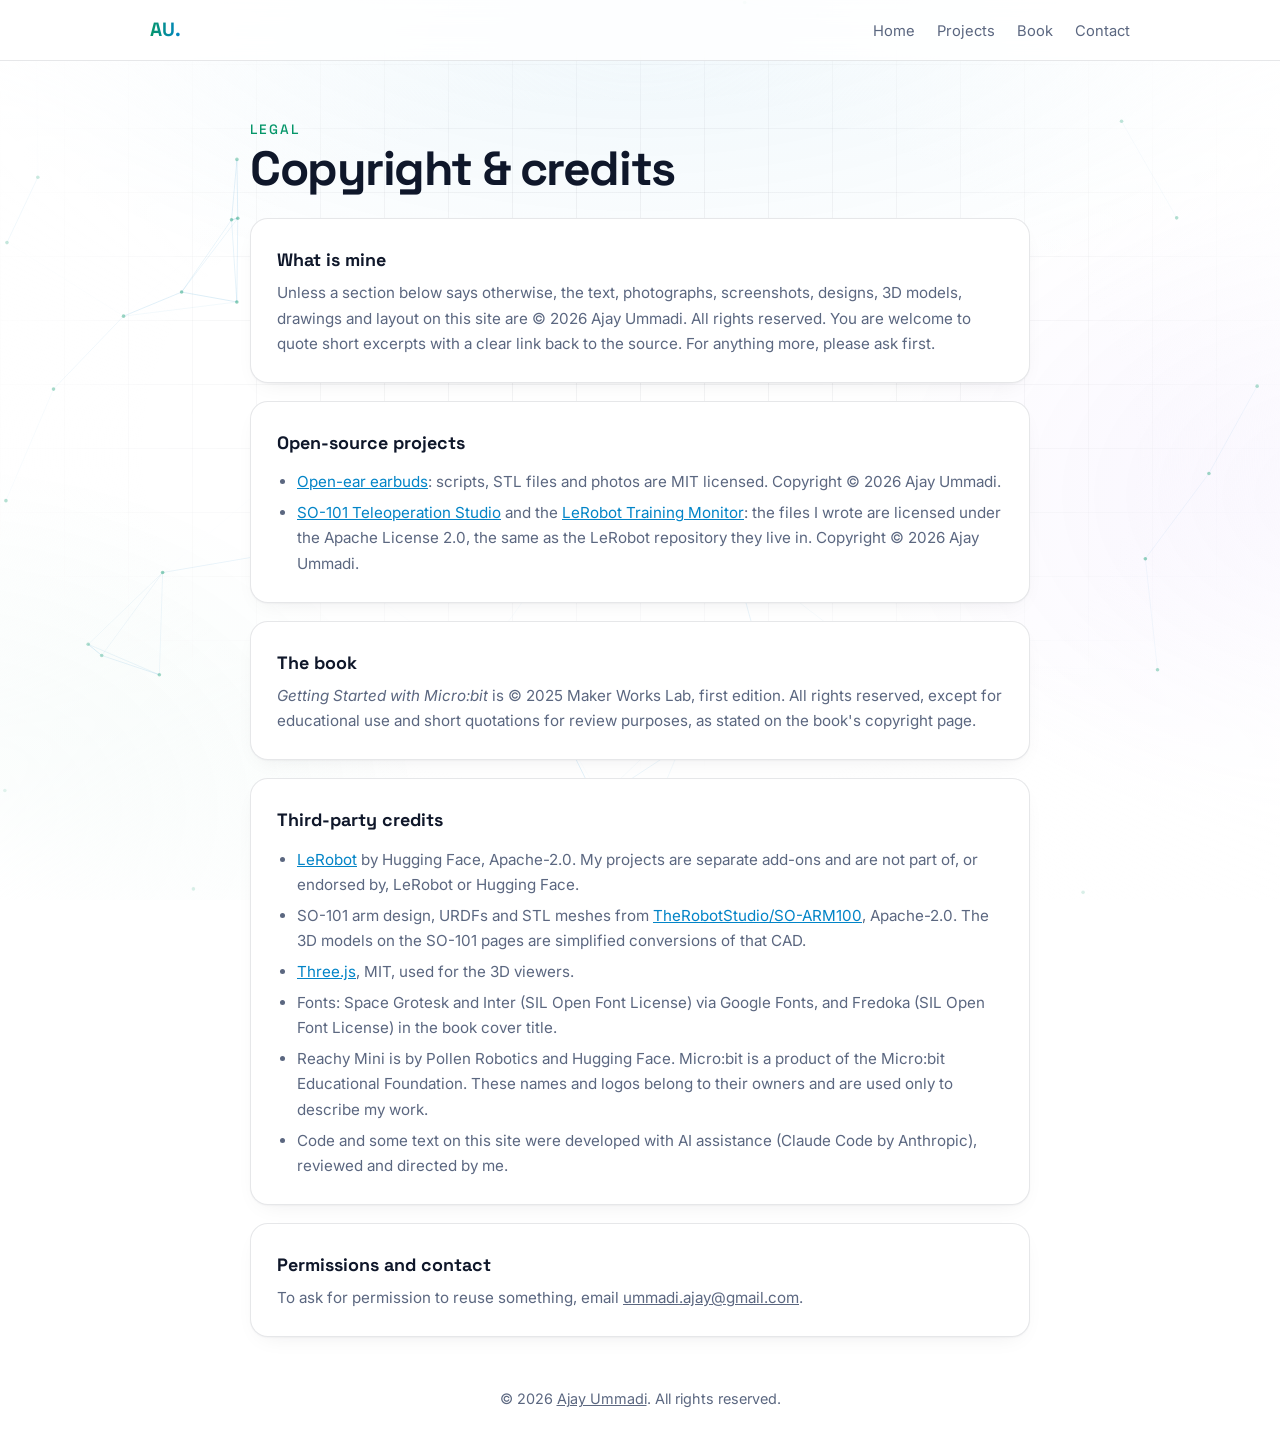
==== copyright/index.html @ 18aee700 "Add copyright notices, credits page and all-rights-reserved footers" ====
<!doctype html>
<html lang="en">
<head>
<meta charset="utf-8">
<meta name="viewport" content="width=device-width, initial-scale=1">
<title>Copyright &amp; credits | Ajay Ummadi</title>
<meta name="description" content="Copyright notice, licenses and third-party credits for the work on Ajay Ummadi's portfolio.">
<meta name="robots" content="index,follow,max-image-preview:large,max-snippet:-1">
<meta name="author" content="Ajay Ummadi"><meta name="copyright" content="© 2026 Ajay Ummadi. All rights reserved.">
<link rel="icon" href="../favicon.svg" type="image/svg+xml"><link rel="icon" href="../favicon-32.png" sizes="32x32" type="image/png"><link rel="shortcut icon" href="../favicon.ico"><link rel="apple-touch-icon" href="../apple-touch-icon.png">
<link rel="canonical" href="https://makerworkslab.in/ajayummadi/copyright/">






<meta name="theme-color" content="#ffffff">
<script type="application/ld+json">
{
 "@context": "https://schema.org",
 "@type": "WebPage",
 "name": "Copyright & credits",
 "url": "https://makerworkslab.in/ajayummadi/copyright/",
 "isPartOf": {
  "@id": "https://makerworkslab.in/ajayummadi/#website"
 },
 "copyrightHolder": {
  "@id": "https://makerworkslab.in/ajayummadi/#person"
 },
 "copyrightYear": 2026
}
</script>
<link rel="preconnect" href="https://fonts.googleapis.com">
<link href="https://fonts.googleapis.com/css2?family=Space+Grotesk:wght@400;500;700&family=Inter:wght@400;500;600&display=swap" rel="stylesheet">
<link rel="stylesheet" href="../style.css">
</head>
<body>
<div class="bg"><i></i><i></i><i></i></div>
<nav aria-label="Main"><div class="wrap"><a class="logo" href="../" style="text-decoration:none">AU.</a>
<ul><li><a href="../">Home</a></li><li><a href="../#projects">Projects</a></li><li><a href="../#book">Book</a></li><li><a href="../#contact">Contact</a></li></ul></div></nav>
<main><section style="padding-top:60px"><div class="wrap" style="max-width:820px">
<p class="eyebrow">Legal</p><h1 style="font-size:clamp(2rem,5vw,3rem);letter-spacing:-.03em;margin:6px 0 24px">Copyright &amp; credits</h1>
<div class="card" style="margin-bottom:18px"><h3>What is mine</h3><p>Unless a section below says otherwise, the text, photographs, screenshots, designs, 3D models, drawings and layout on this site are &copy; 2026 Ajay Ummadi. All rights reserved. You are welcome to quote short excerpts with a clear link back to the source. For anything more, please ask first.</p></div>
<div class="card" style="margin-bottom:18px"><h3>Open-source projects</h3><ul class="xp">
<li><a href="https://github.com/ummadi-ajay/open-ear-earbuds" target="_blank" rel="noopener">Open-ear earbuds</a>: scripts, STL files and photos are MIT licensed. Copyright &copy; 2026 Ajay Ummadi.</li>
<li><a href="https://github.com/ummadi-ajay/lerobot/tree/dashboard-and-monitor/dashboard" target="_blank" rel="noopener">SO-101 Teleoperation Studio</a> and the <a href="https://github.com/ummadi-ajay/lerobot/blob/dashboard-and-monitor/train_monitor.py" target="_blank" rel="noopener">LeRobot Training Monitor</a>: the files I wrote are licensed under the Apache License 2.0, the same as the LeRobot repository they live in. Copyright &copy; 2026 Ajay Ummadi.</li></ul></div>
<div class="card" style="margin-bottom:18px"><h3>The book</h3><p><em>Getting Started with Micro:bit</em> is &copy; 2025 Maker Works Lab, first edition. All rights reserved, except for educational use and short quotations for review purposes, as stated on the book's copyright page.</p></div>
<div class="card" style="margin-bottom:18px"><h3>Third-party credits</h3><ul class="xp">
<li><a href="https://github.com/huggingface/lerobot" target="_blank" rel="noopener">LeRobot</a> by Hugging Face, Apache-2.0. My projects are separate add-ons and are not part of, or endorsed by, LeRobot or Hugging Face.</li>
<li>SO-101 arm design, URDFs and STL meshes from <a href="https://github.com/TheRobotStudio/SO-ARM100" target="_blank" rel="noopener">TheRobotStudio/SO-ARM100</a>, Apache-2.0. The 3D models on the SO-101 pages are simplified conversions of that CAD.</li>
<li><a href="https://threejs.org/" target="_blank" rel="noopener">Three.js</a>, MIT, used for the 3D viewers.</li>
<li>Fonts: Space Grotesk and Inter (SIL Open Font License) via Google Fonts, and Fredoka (SIL Open Font License) in the book cover title.</li>
<li>Reachy Mini is by Pollen Robotics and Hugging Face. Micro:bit is a product of the Micro:bit Educational Foundation. These names and logos belong to their owners and are used only to describe my work.</li>
<li>Code and some text on this site were developed with AI assistance (Claude Code by Anthropic), reviewed and directed by me.</li></ul></div>
<div class="card"><h3>Permissions and contact</h3><p>To ask for permission to reuse something, email <a href="mailto:ummadi.ajay@gmail.com">ummadi.ajay@gmail.com</a>.</p></div>
</div></section></main>
<footer><div class="wrap">&copy; <span id="y"></span> <a href="../">Ajay Ummadi</a>. All rights reserved.</div></footer>
<script src="../site.js"></script>
</body>
</html>
---- style.css ----
:root{color-scheme:light;--bg:#ffffff;--card:#ffffff;--line:rgba(15,23,42,.10);--text:#0f172a;--muted:#5b6780;--a:#059669;--b:#0284c7;--c:#7c3aed}

*{box-sizing:border-box;margin:0}
html{scroll-behavior:smooth}
body{font:16px/1.65 Inter,system-ui,sans-serif;background:var(--bg);color:var(--text);overflow-x:hidden}
h1,h2,h3,.logo{font-family:'Space Grotesk',Inter,sans-serif}
a{color:inherit}
.wrap{max-width:1020px;margin:0 auto;padding:0 20px;position:relative}
/* animated background */
.bg{position:fixed;inset:0;z-index:-1;overflow:hidden;background:
 radial-gradient(1100px 600px at 50% -10%,color-mix(in srgb,var(--b) 9%,transparent),transparent 70%),
 radial-gradient(700px 500px at 105% 55%,color-mix(in srgb,var(--c) 6%,transparent),transparent 70%),
 radial-gradient(700px 500px at -5% 90%,color-mix(in srgb,var(--a) 6%,transparent),transparent 70%)}
.bg i{display:none}
.bg::before{content:"";position:absolute;inset:0;background-image:linear-gradient(var(--line) 1px,transparent 1px),linear-gradient(90deg,var(--line) 1px,transparent 1px);background-size:64px 64px;opacity:.5;mask-image:radial-gradient(ellipse 80% 70% at 50% 35%,#000 20%,transparent 75%);-webkit-mask-image:radial-gradient(ellipse 80% 70% at 50% 35%,#000 20%,transparent 75%)}
.bg::after{content:"";position:absolute;inset:0;background:radial-gradient(ellipse at center,transparent 55%,var(--bg) 100%)}
.bg canvas{position:absolute;inset:0;width:100%;height:100%}
/* nav */
nav{position:sticky;top:0;z-index:10;background:color-mix(in srgb,var(--bg) 70%,transparent);backdrop-filter:blur(14px);border-bottom:1px solid var(--line)}
nav .wrap{display:flex;justify-content:space-between;align-items:center;height:60px}
.logo{font-weight:700;font-size:1.2rem;background:linear-gradient(90deg,var(--a),var(--b));-webkit-background-clip:text;background-clip:text;color:transparent}
nav ul{display:flex;gap:22px;list-style:none;padding:0}
.hero,#contact{scroll-margin-top:60px}
nav ul a{text-decoration:none;color:var(--muted);font-size:.92rem;transition:.2s}
nav ul a:hover{color:var(--text)}
/* hero */
.hero{padding:90px 0 80px}
.hero .wrap{display:grid;grid-template-columns:1.2fr .8fr;gap:40px;align-items:center}
.tag{display:inline-flex;gap:8px;align-items:center;border:1px solid var(--line);background:var(--card);border-radius:99px;padding:6px 16px;font-size:.85rem;margin-bottom:22px}
.tag::before{content:"";width:8px;height:8px;border-radius:50%;background:var(--a);box-shadow:0 0 0 0 var(--a);animation:pulse 2s infinite}
@keyframes pulse{70%{box-shadow:0 0 0 10px transparent}}
h1{font-size:clamp(2.6rem,7vw,4.6rem);line-height:1.04;letter-spacing:-.035em}
.grad{background:linear-gradient(90deg,var(--a),var(--b),var(--c));background-size:200%;-webkit-background-clip:text;background-clip:text;color:transparent;animation:shine 6s linear infinite}
@keyframes shine{to{background-position:200%}}
.role{font-family:'Space Grotesk';font-size:1.25rem;color:var(--muted);margin-top:14px;min-height:1.9em}
.role b{color:var(--text);font-weight:500}
.lead{color:var(--muted);font-size:1.08rem;max-width:560px;margin:18px 0 32px}
.btns{display:flex;gap:12px;flex-wrap:wrap}
.btn{padding:12px 24px;border-radius:12px;text-decoration:none;font-weight:600;border:1px solid var(--line);background:var(--card);transition:.25s}
.btn:hover{transform:translateY(-3px);border-color:var(--a)}
.btn.primary{background:linear-gradient(90deg,var(--a),var(--b));color:#04130f;border:0;box-shadow:0 8px 28px -8px var(--a)}
/* robot avatar */
.avatar{display:flex;justify-content:center}
.avatar svg{width:min(320px,100%);filter:drop-shadow(0 20px 50px color-mix(in srgb,var(--b) 40%,transparent));animation:bob 5s ease-in-out infinite}
@keyframes bob{50%{transform:translateY(-14px)}}
.eye{animation:blink 5s infinite;transform-origin:center;transform-box:fill-box}
@keyframes blink{94%,100%{transform:scaleY(1)}97%{transform:scaleY(.1)}}
/* stats */
.stats{display:grid;grid-template-columns:repeat(auto-fit,minmax(150px,1fr));gap:14px;margin-top:-10px}
.stat{text-align:center;padding:22px 10px;border:1px solid var(--line);background:var(--card);border-radius:16px;backdrop-filter:blur(8px)}
.stat b{display:block;font:700 1.9rem 'Space Grotesk';background:linear-gradient(90deg,var(--a),var(--b));-webkit-background-clip:text;background-clip:text;color:transparent}
.stat span{color:var(--muted);font-size:.88rem}
/* sections */
section{padding:84px 0 0;scroll-margin-top:60px}
.eyebrow{color:var(--a);font:500 .85rem 'Space Grotesk';letter-spacing:.14em;text-transform:uppercase}
h2{font-size:clamp(1.8rem,4vw,2.5rem);letter-spacing:-.025em;margin:6px 0 30px}
.grid{display:grid;grid-template-columns:repeat(auto-fit,minmax(270px,1fr));gap:18px}
.card{position:relative;background:var(--card);border:1px solid var(--line);border-radius:18px;padding:26px;backdrop-filter:blur(8px);transition:.3s;overflow:hidden}
.card::before{content:"";position:absolute;inset:0;background:radial-gradient(400px circle at var(--x,50%) var(--y,0%),color-mix(in srgb,var(--b) 18%,transparent),transparent 45%);opacity:0;transition:.3s}
.card:hover{transform:translateY(-6px);border-color:color-mix(in srgb,var(--b) 50%,var(--line))}
.card:hover::before{opacity:1}
.card>*{position:relative}
.ico{width:44px;height:44px;border-radius:12px;display:grid;place-items:center;font-size:1.4rem;margin-bottom:14px;background:linear-gradient(135deg,color-mix(in srgb,var(--a) 28%,transparent),color-mix(in srgb,var(--c) 28%,transparent))}
.card h3{font-size:1.12rem;margin-bottom:6px}
.card p,.muted{color:var(--muted);font-size:.95rem}
.chips{display:flex;flex-wrap:wrap;gap:8px;margin-top:16px}
.chip{border:1px solid var(--line);background:var(--card);border-radius:99px;padding:4px 13px;font-size:.82rem;color:var(--muted);transition:.2s}
.chip:hover{color:var(--text);border-color:var(--a)}
.chips.big .chip{font-size:.92rem;padding:7px 18px;color:var(--text)}
/* timeline */
.timeline{position:relative;padding-left:30px;display:grid;gap:22px}
.timeline::before{content:"";position:absolute;left:7px;top:6px;bottom:6px;width:2px;background:linear-gradient(var(--a),var(--b),var(--c))}
.item{position:relative}
.item::before{content:"";position:absolute;left:-30px;top:26px;width:16px;height:16px;border-radius:50%;background:var(--bg);border:3px solid var(--a);box-shadow:0 0 14px var(--a)}
.item small{color:var(--b);font-weight:600;font-size:.82rem;letter-spacing:.04em}
.item h3{margin:4px 0 6px}
/* contact */
.cta{text-align:center;padding:60px 24px;border:1px solid var(--line);border-radius:26px;background:linear-gradient(135deg,color-mix(in srgb,var(--a) 14%,transparent),color-mix(in srgb,var(--c) 14%,transparent));backdrop-filter:blur(10px)}
.cta h2{margin-bottom:10px}
.cta .btns{justify-content:center;margin-top:26px}
footer{padding:50px 0 40px;color:var(--muted);font-size:.9rem;text-align:center}
/* reveal */
.rv{opacity:0;transform:translateY(28px);transition:opacity .7s,transform .7s}
.rv.in{opacity:1;transform:none}
@media(max-width:780px){.hero .wrap{grid-template-columns:1fr}.avatar{order:-1}.avatar svg{width:200px}.hero{padding:50px 0}nav ul{gap:14px}nav ul a{font-size:.82rem}nav ul{overflow-x:auto;white-space:nowrap;scrollbar-width:none}.logo{display:none}}
@media(prefers-reduced-motion:reduce){*{animation:none!important;transition:none!important}.rv{opacity:1;transform:none}}

/* light theme polish */
.card,.stat,.chip,.btn{box-shadow:0 1px 2px rgba(15,23,42,.04),0 8px 24px -12px rgba(15,23,42,.10)}
.btn.primary{color:#fff;box-shadow:0 10px 28px -10px var(--a)}
.chip{box-shadow:none}
.card{backdrop-filter:none}
.card:hover{box-shadow:0 18px 40px -18px rgba(2,132,199,.35)}
nav{background:rgba(255,255,255,.82)}
.cta{background:linear-gradient(135deg,color-mix(in srgb,var(--a) 7%,#fff),color-mix(in srgb,var(--c) 7%,#fff))}
.tag{box-shadow:none}

.bk-card{display:grid;grid-template-columns:150px 1fr;gap:26px;align-items:center;max-width:720px}
.bk-thumb img{width:100%;height:auto;display:block;border-radius:4px 10px 10px 4px;border:1px solid var(--line);box-shadow:0 18px 36px -16px rgba(15,23,42,.4)}
@media(max-width:560px){.bk-card{grid-template-columns:110px 1fr;gap:16px}}

.xp{margin:12px 0 0;padding-left:20px;color:var(--muted);font-size:.95rem;display:grid;gap:6px}
.xp a{color:var(--b)}
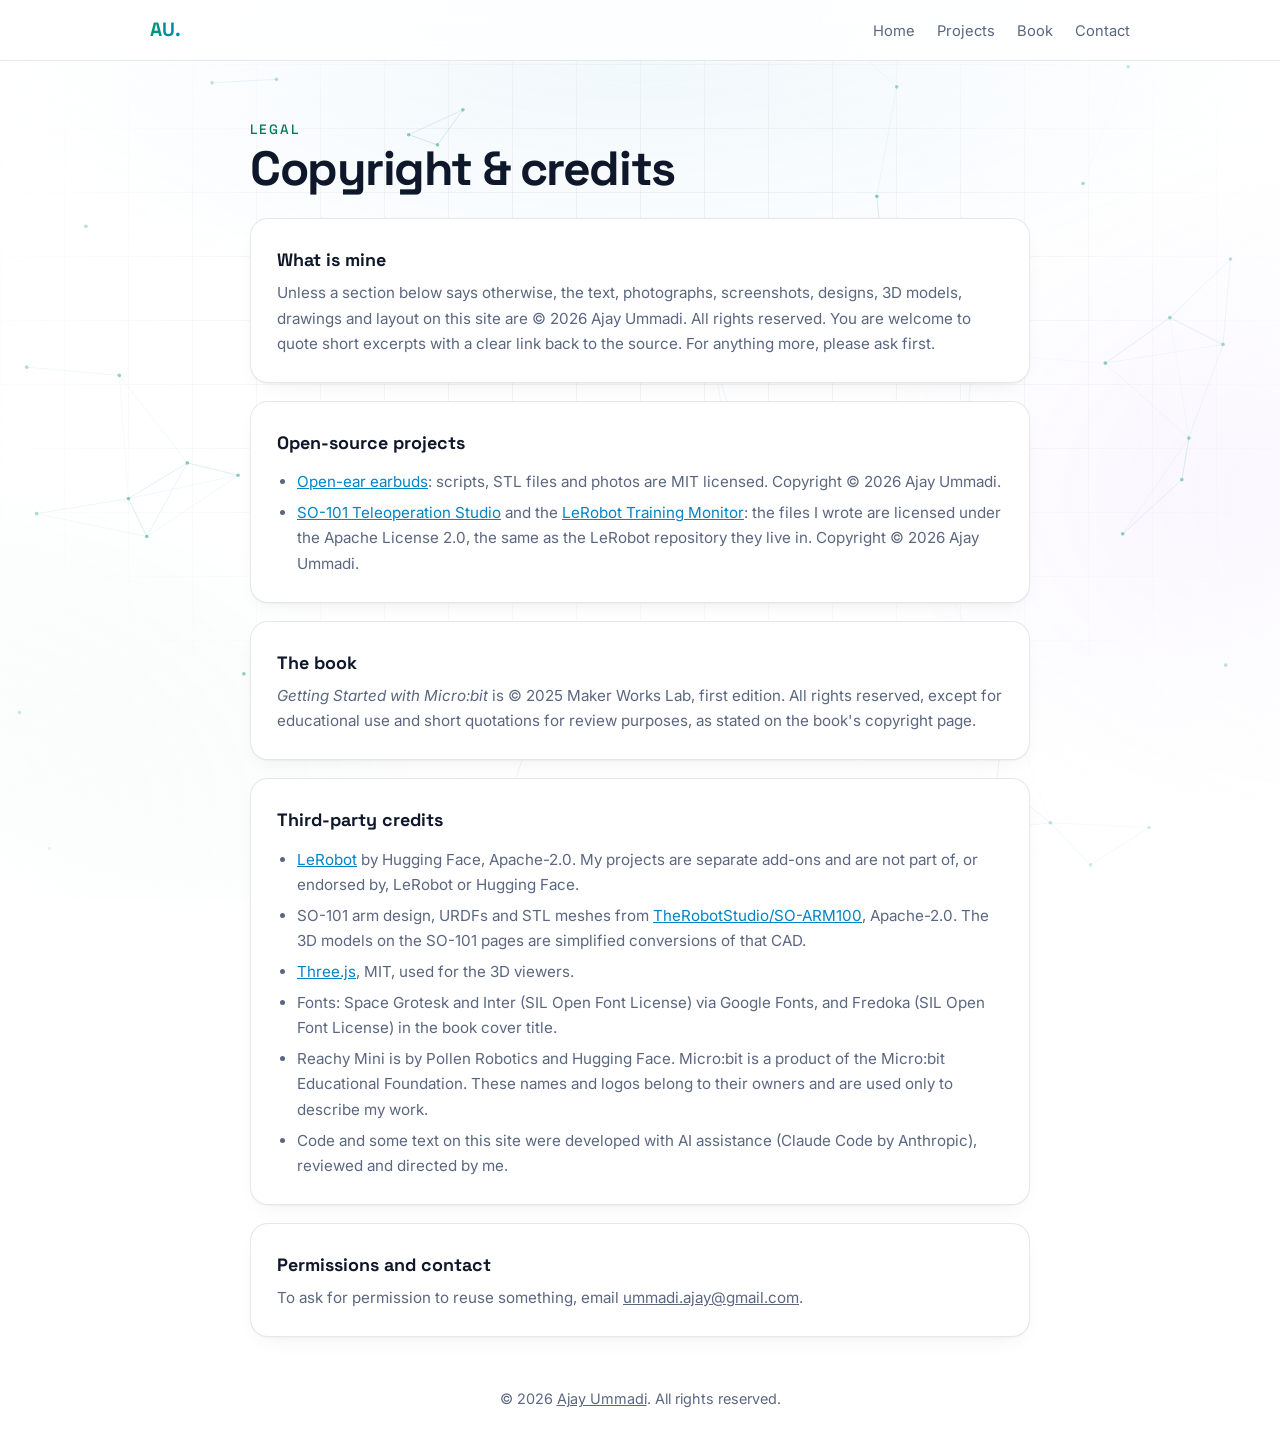
==== commit 66b8379a: "Fix canvas background performance and accessibility issues from Lighthouse Co-Authored-By: Claude So" ====
--- a/copyright/index.html
+++ b/copyright/index.html
@@ -41,19 +41,19 @@
 <ul><li><a href="../">Home</a></li><li><a href="../#projects">Projects</a></li><li><a href="../#book">Book</a></li><li><a href="../#contact">Contact</a></li></ul></div></nav>
 <main><section style="padding-top:60px"><div class="wrap" style="max-width:820px">
 <p class="eyebrow">Legal</p><h1 style="font-size:clamp(2rem,5vw,3rem);letter-spacing:-.03em;margin:6px 0 24px">Copyright &amp; credits</h1>
-<div class="card" style="margin-bottom:18px"><h3>What is mine</h3><p>Unless a section below says otherwise, the text, photographs, screenshots, designs, 3D models, drawings and layout on this site are &copy; 2026 Ajay Ummadi. All rights reserved. You are welcome to quote short excerpts with a clear link back to the source. For anything more, please ask first.</p></div>
-<div class="card" style="margin-bottom:18px"><h3>Open-source projects</h3><ul class="xp">
+<div class="card" style="margin-bottom:18px"><h2>What is mine</h2><p>Unless a section below says otherwise, the text, photographs, screenshots, designs, 3D models, drawings and layout on this site are &copy; 2026 Ajay Ummadi. All rights reserved. You are welcome to quote short excerpts with a clear link back to the source. For anything more, please ask first.</p></div>
+<div class="card" style="margin-bottom:18px"><h2>Open-source projects</h2><ul class="xp">
 <li><a href="https://github.com/ummadi-ajay/open-ear-earbuds" target="_blank" rel="noopener">Open-ear earbuds</a>: scripts, STL files and photos are MIT licensed. Copyright &copy; 2026 Ajay Ummadi.</li>
 <li><a href="https://github.com/ummadi-ajay/lerobot/tree/dashboard-and-monitor/dashboard" target="_blank" rel="noopener">SO-101 Teleoperation Studio</a> and the <a href="https://github.com/ummadi-ajay/lerobot/blob/dashboard-and-monitor/train_monitor.py" target="_blank" rel="noopener">LeRobot Training Monitor</a>: the files I wrote are licensed under the Apache License 2.0, the same as the LeRobot repository they live in. Copyright &copy; 2026 Ajay Ummadi.</li></ul></div>
-<div class="card" style="margin-bottom:18px"><h3>The book</h3><p><em>Getting Started with Micro:bit</em> is &copy; 2025 Maker Works Lab, first edition. All rights reserved, except for educational use and short quotations for review purposes, as stated on the book's copyright page.</p></div>
-<div class="card" style="margin-bottom:18px"><h3>Third-party credits</h3><ul class="xp">
+<div class="card" style="margin-bottom:18px"><h2>The book</h2><p><em>Getting Started with Micro:bit</em> is &copy; 2025 Maker Works Lab, first edition. All rights reserved, except for educational use and short quotations for review purposes, as stated on the book's copyright page.</p></div>
+<div class="card" style="margin-bottom:18px"><h2>Third-party credits</h2><ul class="xp">
 <li><a href="https://github.com/huggingface/lerobot" target="_blank" rel="noopener">LeRobot</a> by Hugging Face, Apache-2.0. My projects are separate add-ons and are not part of, or endorsed by, LeRobot or Hugging Face.</li>
 <li>SO-101 arm design, URDFs and STL meshes from <a href="https://github.com/TheRobotStudio/SO-ARM100" target="_blank" rel="noopener">TheRobotStudio/SO-ARM100</a>, Apache-2.0. The 3D models on the SO-101 pages are simplified conversions of that CAD.</li>
 <li><a href="https://threejs.org/" target="_blank" rel="noopener">Three.js</a>, MIT, used for the 3D viewers.</li>
 <li>Fonts: Space Grotesk and Inter (SIL Open Font License) via Google Fonts, and Fredoka (SIL Open Font License) in the book cover title.</li>
 <li>Reachy Mini is by Pollen Robotics and Hugging Face. Micro:bit is a product of the Micro:bit Educational Foundation. These names and logos belong to their owners and are used only to describe my work.</li>
 <li>Code and some text on this site were developed with AI assistance (Claude Code by Anthropic), reviewed and directed by me.</li></ul></div>
-<div class="card"><h3>Permissions and contact</h3><p>To ask for permission to reuse something, email <a href="mailto:ummadi.ajay@gmail.com">ummadi.ajay@gmail.com</a>.</p></div>
+<div class="card"><h2>Permissions and contact</h2><p>To ask for permission to reuse something, email <a href="mailto:ummadi.ajay@gmail.com">ummadi.ajay@gmail.com</a>.</p></div>
 </div></section></main>
 <footer><div class="wrap">&copy; <span id="y"></span> <a href="../">Ajay Ummadi</a>. All rights reserved.</div></footer>
 <script src="../site.js"></script>
--- a/style.css
+++ b/style.css
@@ -52,7 +52,7 @@
 .stat span{color:var(--muted);font-size:.88rem}
 /* sections */
 section{padding:84px 0 0;scroll-margin-top:60px}
-.eyebrow{color:var(--a);font:500 .85rem 'Space Grotesk';letter-spacing:.14em;text-transform:uppercase}
+.eyebrow{color:#047857;font:500 .85rem 'Space Grotesk';letter-spacing:.14em;text-transform:uppercase}
 h2{font-size:clamp(1.8rem,4vw,2.5rem);letter-spacing:-.025em;margin:6px 0 30px}
 .grid{display:grid;grid-template-columns:repeat(auto-fit,minmax(270px,1fr));gap:18px}
 .card{position:relative;background:var(--card);border:1px solid var(--line);border-radius:18px;padding:26px;backdrop-filter:blur(8px);transition:.3s;overflow:hidden}
@@ -62,6 +62,7 @@
 .card>*{position:relative}
 .ico{width:44px;height:44px;border-radius:12px;display:grid;place-items:center;font-size:1.4rem;margin-bottom:14px;background:linear-gradient(135deg,color-mix(in srgb,var(--a) 28%,transparent),color-mix(in srgb,var(--c) 28%,transparent))}
 .card h3{font-size:1.12rem;margin-bottom:6px}
+.card>h2{font-size:1.12rem;letter-spacing:normal;margin:0 0 6px}
 .card p,.muted{color:var(--muted);font-size:.95rem}
 .chips{display:flex;flex-wrap:wrap;gap:8px;margin-top:16px}
 .chip{border:1px solid var(--line);background:var(--card);border-radius:99px;padding:4px 13px;font-size:.82rem;color:var(--muted);transition:.2s}
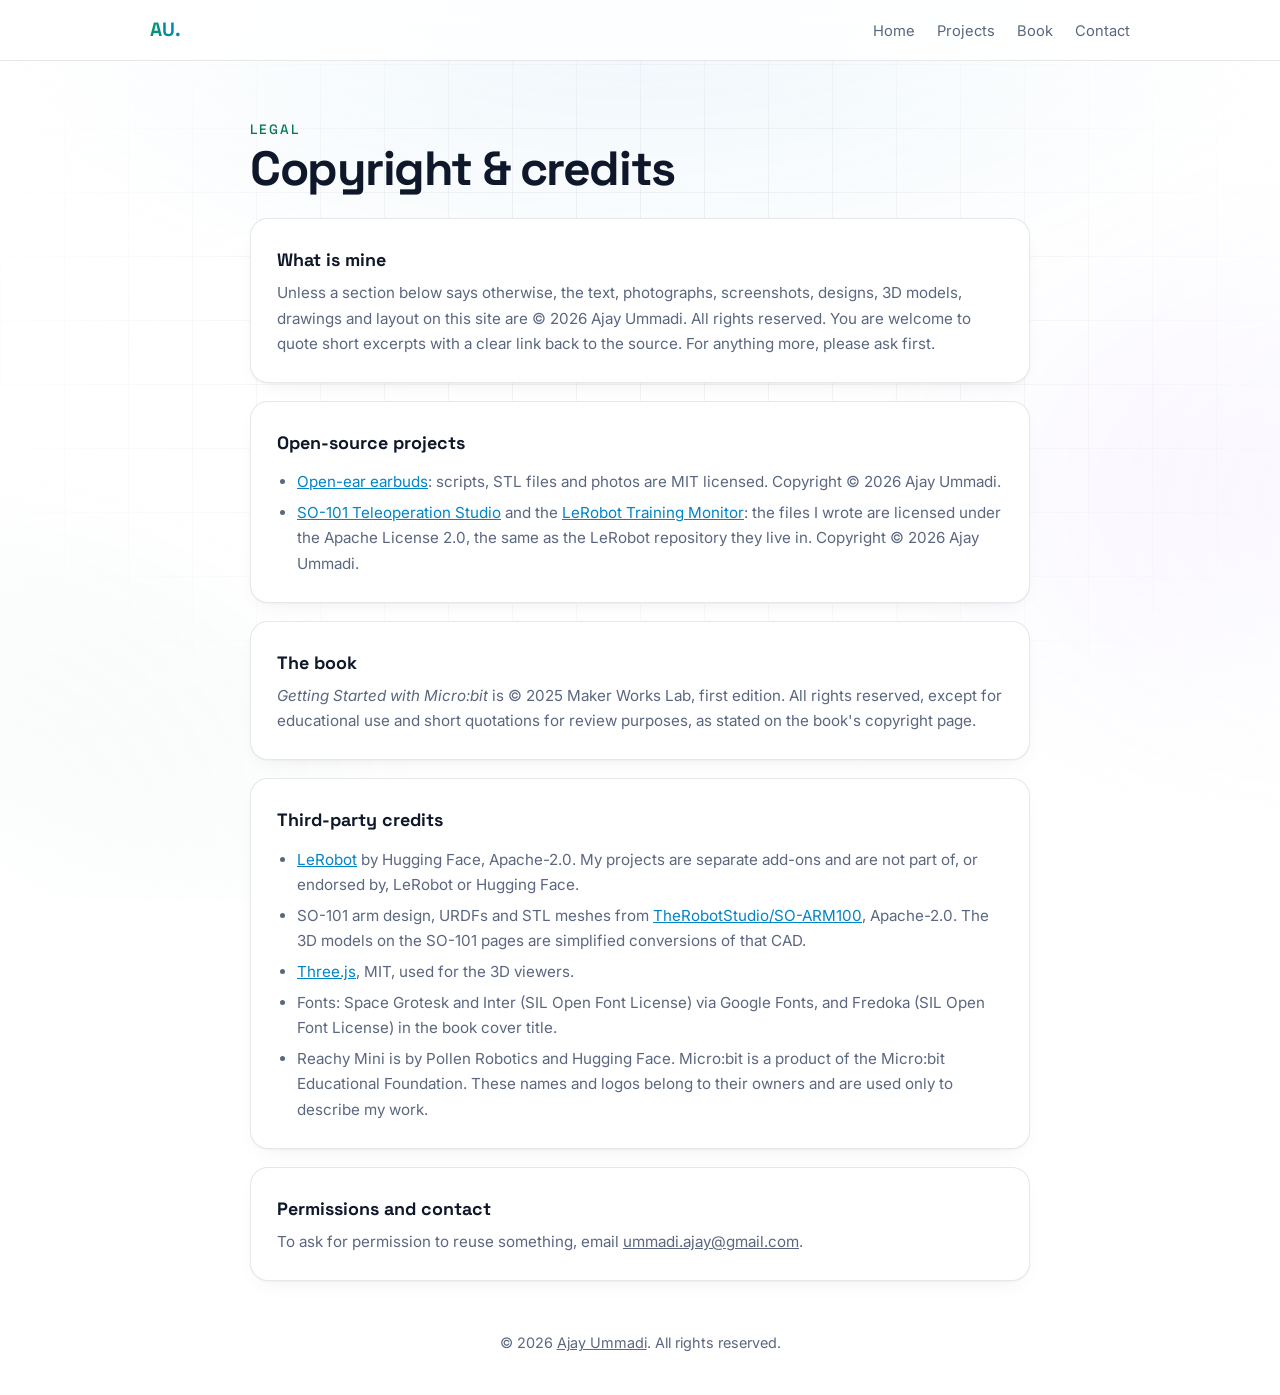
==== commit 8ac256fb: "Remove AI-assistance credit line from copyright page Co-Authored-By: Claude Sonnet 5.5 <noreply@anth" ====
--- a/copyright/index.html
+++ b/copyright/index.html
@@ -51,8 +51,7 @@
 <li>SO-101 arm design, URDFs and STL meshes from <a href="https://github.com/TheRobotStudio/SO-ARM100" target="_blank" rel="noopener">TheRobotStudio/SO-ARM100</a>, Apache-2.0. The 3D models on the SO-101 pages are simplified conversions of that CAD.</li>
 <li><a href="https://threejs.org/" target="_blank" rel="noopener">Three.js</a>, MIT, used for the 3D viewers.</li>
 <li>Fonts: Space Grotesk and Inter (SIL Open Font License) via Google Fonts, and Fredoka (SIL Open Font License) in the book cover title.</li>
-<li>Reachy Mini is by Pollen Robotics and Hugging Face. Micro:bit is a product of the Micro:bit Educational Foundation. These names and logos belong to their owners and are used only to describe my work.</li>
-<li>Code and some text on this site were developed with AI assistance (Claude Code by Anthropic), reviewed and directed by me.</li></ul></div>
+<li>Reachy Mini is by Pollen Robotics and Hugging Face. Micro:bit is a product of the Micro:bit Educational Foundation. These names and logos belong to their owners and are used only to describe my work.</li></ul></div>
 <div class="card"><h2>Permissions and contact</h2><p>To ask for permission to reuse something, email <a href="mailto:ummadi.ajay@gmail.com">ummadi.ajay@gmail.com</a>.</p></div>
 </div></section></main>
 <footer><div class="wrap">&copy; <span id="y"></span> <a href="../">Ajay Ummadi</a>. All rights reserved.</div></footer>
--- a/style.css
+++ b/style.css
@@ -102,3 +102,8 @@
 
 .xp{margin:12px 0 0;padding-left:20px;color:var(--muted);font-size:.95rem;display:grid;gap:6px}
 .xp a{color:var(--b)}
+
+.lab{margin:0 0 24px;max-width:560px}.lab img{width:100%;height:auto;display:block;border-radius:14px;border:1px solid var(--line)}.lab figcaption{color:var(--muted);font-size:.85rem;margin-top:8px}
+
+.hero .wrap{grid-template-columns:1.1fr .9fr}.heroimg{margin:0}.heroimg img{width:100%;height:auto;display:block;border-radius:14px;border:1px solid var(--line)}.role{min-height:0;color:var(--text);font-size:1.3rem;max-width:520px}.facts{color:var(--muted);font-size:.95rem;max-width:760px;margin:0 0 10px;padding-top:6px;border-top:1px solid var(--line)}
+@media(max-width:780px){.hero .wrap{grid-template-columns:1fr}.heroimg{order:-1}.role{font-size:1.15rem}}
